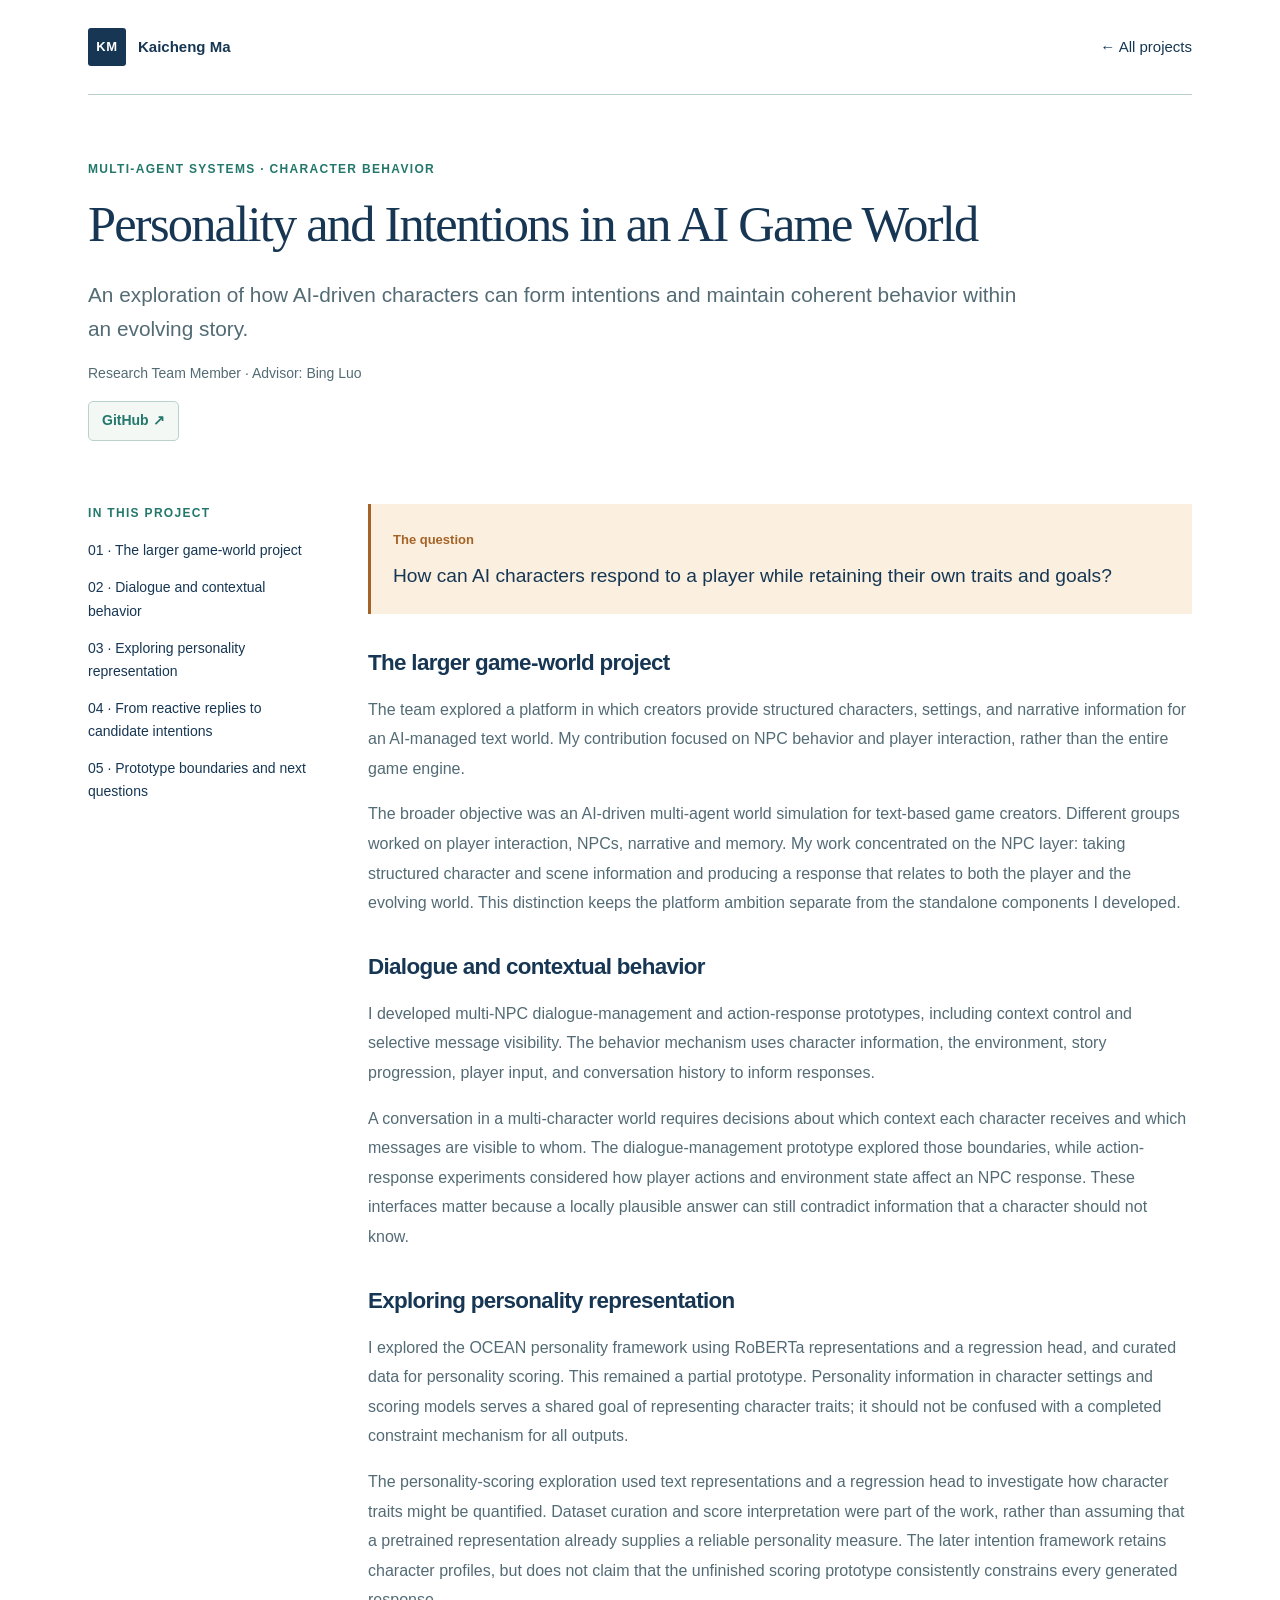
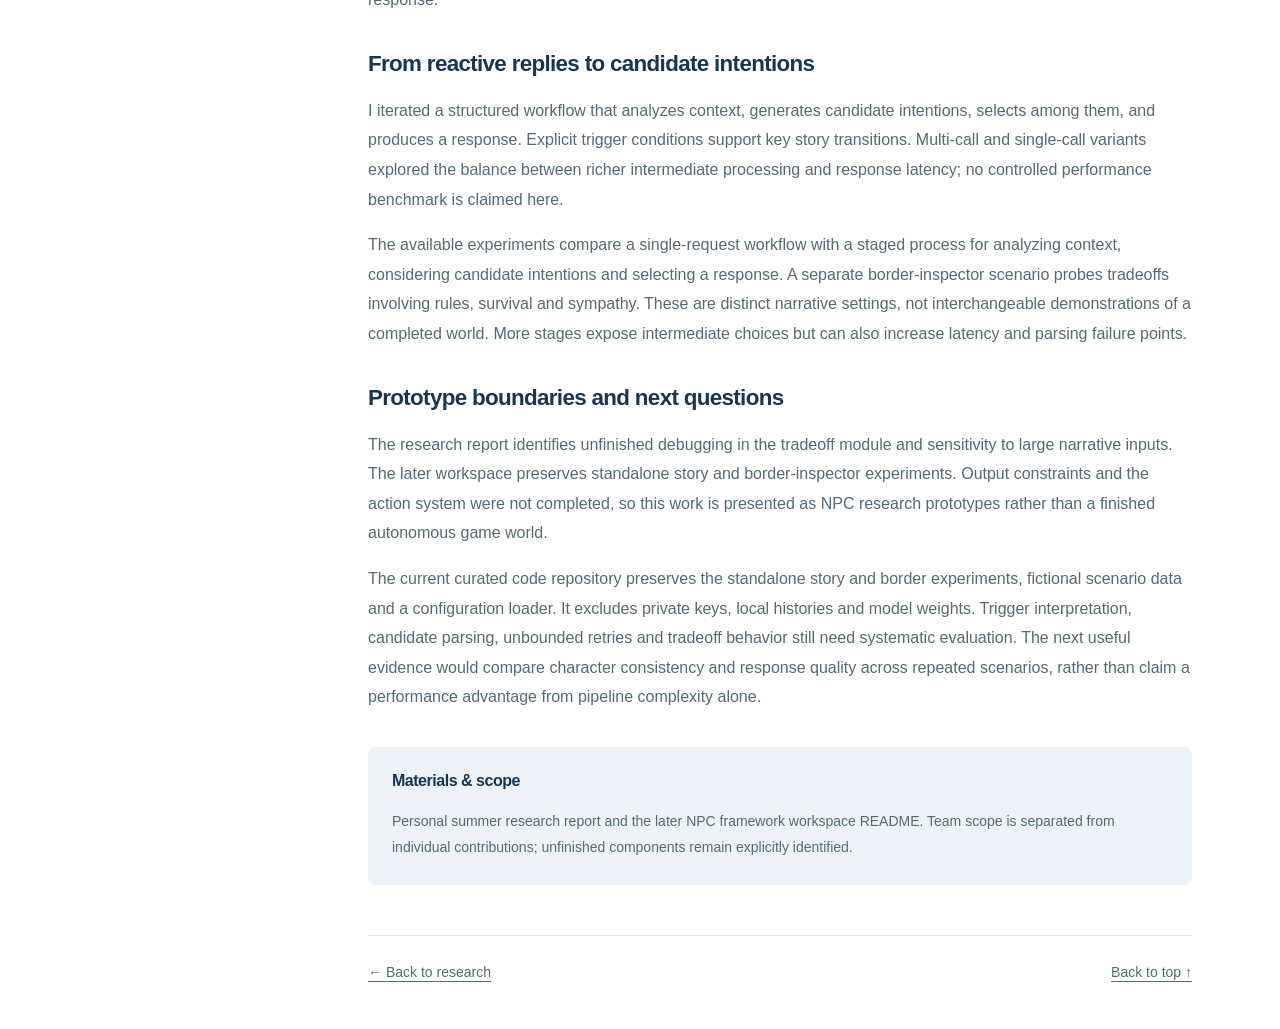
==== projects/agents.html @ 807ee978 "Publish the academic portfolio" ====
<!doctype html><html lang="en"><head><meta charset="utf-8"><meta name="viewport" content="width=device-width,initial-scale=1"><meta name="robots" content="noindex,nofollow"><title>Personality and Intentions in an AI Game World — Kaicheng Ma</title><link rel="icon" href="../favicon.svg"><link rel="stylesheet" href="../styles.css"><link rel="stylesheet" href="../palettes.css"><link rel="stylesheet" href="project.css?v=3"></head><body id="top" data-palette="ocean"><a class="skip-link" href="#project-content">Skip to project</a><div class="project-site"><header class="site-header"><a class="wordmark" href="../index.html"><span class="monogram">KM</span>Kaicheng Ma</a><nav aria-label="Project navigation"><a href="../index.html#project-agents">← All projects</a></nav></header><main><header class="project-hero"><p class="eyebrow">Multi-agent systems · Character behavior</p><h1>Personality and Intentions in an AI Game World</h1><p class="project-lead">An exploration of how AI-driven characters can form intentions and maintain coherent behavior within an evolving story.</p><p class="role">Research Team Member · Advisor: Bing Luo</p><div class="project-resource-links"><a class="github-link" href="https://github.com/Kaicheng-Ma/npc-intention-framework" target="_blank" rel="noopener noreferrer">GitHub ↗</a></div></header><div class="project-grid"><aside><p class="eyebrow">In this project</p><nav aria-label="On this page"><a href="#part-0">01 · The larger game-world project</a><a href="#part-1">02 · Dialogue and contextual behavior</a><a href="#part-2">03 · Exploring personality representation</a><a href="#part-3">04 · From reactive replies to candidate intentions</a><a href="#part-4">05 · Prototype boundaries and next questions</a></nav></aside><article id="project-content"><div class="project-question"><span>The question</span><p>How can AI characters respond to a player while retaining their own traits and goals?</p></div><section id="part-0"><h2>The larger game-world project</h2><p>The team explored a platform in which creators provide structured characters, settings, and narrative information for an AI-managed text world. My contribution focused on NPC behavior and player interaction, rather than the entire game engine.</p><p>The broader objective was an AI-driven multi-agent world simulation for text-based game creators. Different groups worked on player interaction, NPCs, narrative and memory. My work concentrated on the NPC layer: taking structured character and scene information and producing a response that relates to both the player and the evolving world. This distinction keeps the platform ambition separate from the standalone components I developed.</p></section><section id="part-1"><h2>Dialogue and contextual behavior</h2><p>I developed multi-NPC dialogue-management and action-response prototypes, including context control and selective message visibility. The behavior mechanism uses character information, the environment, story progression, player input, and conversation history to inform responses.</p><p>A conversation in a multi-character world requires decisions about which context each character receives and which messages are visible to whom. The dialogue-management prototype explored those boundaries, while action-response experiments considered how player actions and environment state affect an NPC response. These interfaces matter because a locally plausible answer can still contradict information that a character should not know.</p></section><section id="part-2"><h2>Exploring personality representation</h2><p>I explored the OCEAN personality framework using RoBERTa representations and a regression head, and curated data for personality scoring. This remained a partial prototype. Personality information in character settings and scoring models serves a shared goal of representing character traits; it should not be confused with a completed constraint mechanism for all outputs.</p><p>The personality-scoring exploration used text representations and a regression head to investigate how character traits might be quantified. Dataset curation and score interpretation were part of the work, rather than assuming that a pretrained representation already supplies a reliable personality measure. The later intention framework retains character profiles, but does not claim that the unfinished scoring prototype consistently constrains every generated response.</p></section><section id="part-3"><h2>From reactive replies to candidate intentions</h2><p>I iterated a structured workflow that analyzes context, generates candidate intentions, selects among them, and produces a response. Explicit trigger conditions support key story transitions. Multi-call and single-call variants explored the balance between richer intermediate processing and response latency; no controlled performance benchmark is claimed here.</p><p>The available experiments compare a single-request workflow with a staged process for analyzing context, considering candidate intentions and selecting a response. A separate border-inspector scenario probes tradeoffs involving rules, survival and sympathy. These are distinct narrative settings, not interchangeable demonstrations of a completed world. More stages expose intermediate choices but can also increase latency and parsing failure points.</p></section><section id="part-4"><h2>Prototype boundaries and next questions</h2><p>The research report identifies unfinished debugging in the tradeoff module and sensitivity to large narrative inputs. The later workspace preserves standalone story and border-inspector experiments. Output constraints and the action system were not completed, so this work is presented as NPC research prototypes rather than a finished autonomous game world.</p><p>The current curated code repository preserves the standalone story and border experiments, fictional scenario data and a configuration loader. It excludes private keys, local histories and model weights. Trigger interpretation, candidate parsing, unbounded retries and tradeoff behavior still need systematic evaluation. The next useful evidence would compare character consistency and response quality across repeated scenarios, rather than claim a performance advantage from pipeline complexity alone.</p></section><section class="source-note"><h2>Materials & scope</h2><p>Personal summer research report and the later NPC framework workspace README. Team scope is separated from individual contributions; unfinished components remain explicitly identified.</p></section><footer><a href="../index.html#project-agents">← Back to research</a><a href="#top">Back to top ↑</a></footer></article></div></main></div><script src="image-explorer.js?v=1"></script></body></html>
---- styles.css ----
/* Shared foundations preserve reading quality across all three design directions. */
:root { color-scheme: light; font-family: "Segoe UI", Arial, sans-serif; font-size: 16px; --ink:#142c46; --muted:#566778; --accent:#146b73; --warm:#b95526; --line:#dbe3e8; --paper:#fff; --surface:#f2f6f8; --review-height:88px; }
* { box-sizing:border-box; }
html { scroll-behavior:smooth; scroll-padding-top:115px; }
body { margin:0; background:var(--paper); color:var(--ink); line-height:1.65; }
a { color:inherit; text-underline-offset:4px; }
button { font:inherit; }
button,a,summary { -webkit-tap-highlight-color:transparent; }
:focus-visible { outline:3px solid #d36d2e; outline-offset:5px; }
img { max-width:100%; height:auto; display:block; }
p { margin:0 0 1rem; }
h1,h2,h3,h4 { line-height:1.25; }
h2 { font-size:1.65rem; letter-spacing:-.03em; margin:0; }
h3 { font-size:1.35rem; letter-spacing:-.025em; margin:.5rem 0 .8rem; }
h4 { font-size:1.05rem; margin:0 0 .5rem; }
figure { margin:0; }
figcaption { font-size:.875rem; color:var(--muted); line-height:1.5; margin-top:.7rem; }
.skip-link { position:fixed; left:10px; top:-100px; z-index:30; background:white; padding:12px; color:#142c46; }
.skip-link:focus { top:100px; }
/* Review controls are visually separate from the visitor-facing academic page. */
.review-bar { position:sticky; top:0; z-index:20; display:flex; align-items:center; justify-content:space-between; gap:16px; min-height:88px; padding:14px 3vw; background:#f3f4f6; color:#182638; border-bottom:1px solid #d6dce2; box-shadow:0 2px 12px #142c4608; }
.review-label { display:grid; gap:2px; white-space:nowrap; font-size:.875rem; }
.review-label span { color:#617080; font-size:.8125rem; }
.style-options { display:flex; gap:5px; background:white; border:1px solid #d6dce2; padding:4px; border-radius:9px; }
.style-options button { border:0; border-radius:5px; padding:9px 16px; color:#3b4a5c; background:transparent; cursor:pointer; font-size:.875rem; white-space:nowrap; }
.style-options button[aria-pressed="true"] { background:#173a50; color:white; }
.style-options button:hover:not([aria-pressed="true"]) { background:#edf2f5; }
.review-note { margin:0; font-size:.8125rem; color:#617080; }
.site { max-width:1280px; margin:auto; padding:0 64px; }
.site-header { display:flex; align-items:center; justify-content:space-between; padding:28px 0; border-bottom:1px solid var(--line); gap:24px; }
.wordmark { display:flex; align-items:center; gap:12px; text-decoration:none; font-weight:600; font-size:.9375rem; }
.monogram { width:38px; height:38px; display:grid; place-items:center; background:var(--ink); color:white; font-size:.8125rem; letter-spacing:.05em; border-radius:3px; }
nav { display:flex; gap:26px; font-size:.9375rem; }
nav a { text-decoration:none; }
nav a:hover,.text-link:hover { color:var(--warm); }
.introduction { display:grid; grid-template-columns:250px 1fr; gap:68px; padding:68px 0 60px; }
.eyebrow,.project-category { text-transform:uppercase; font-size:.75rem; letter-spacing:.11em; font-weight:650; color:var(--accent); }
h1 { font-family:Georgia,"Times New Roman",serif; font-size:4.2rem; letter-spacing:-.055em; font-weight:400; margin:16px 0 24px; line-height:1.02; }
.name-dot { color:var(--warm); }
.identity-detail { font-size:1rem; }
.identity-rule { width:42px; height:3px; background:var(--warm); margin:25px 0; }
.degree { font-size:.875rem; color:var(--muted); }
.biography { padding-top:2px; }
.intro-lead { font-size:1.9rem; line-height:1.4; letter-spacing:-.035em; margin-bottom:24px; }
.intro-lead em { font-style:normal; color:var(--accent); }
.biography>p:not(.intro-lead) { color:var(--muted); max-width:710px; }
.interests { display:flex; flex-wrap:wrap; gap:10px 17px; list-style:none; padding:0; margin:26px 0 0; font-size:.8125rem; font-weight:600; color:var(--accent); }
.interests li { border-bottom:1px solid #9fb7bc; padding-bottom:4px; }
.content-area { margin-left:318px; }
.section-heading { border-top:1px solid var(--line); padding:24px 0 30px; display:flex; align-items:center; justify-content:space-between; gap:20px; }
.section-number { font-size:.75rem; color:var(--muted); font-variant-numeric:tabular-nums; }
.featured-project { display:grid; grid-template-columns:240px 1fr; gap:28px; }
.project-figure img { width:100%; border-radius:4px; }
.project-category { margin-bottom:10px; font-size:.75rem; }
.project-copy h3 { font-size:1.6rem; margin-top:0; }
.project-subtitle { color:var(--muted); font-size:.9375rem; }
.project-copy>p:not(.project-category):not(.role) { font-size:1rem; }
.role { color:var(--muted); font-size:.875rem; margin-top:16px; }
.project-actions { display:flex; flex-wrap:wrap; gap:13px 18px; align-items:center; }
.status { font-size:.75rem; color:#85451f; background:#fff0e5; border-radius:3px; padding:4px 8px; }
.text-link { color:var(--accent); font-size:.875rem; font-weight:600; }
.study-details { margin:25px 0 0; border-top:1px solid var(--line); border-bottom:1px solid var(--line); }
summary { cursor:pointer; padding:16px 0; color:var(--accent); font-size:.9375rem; font-weight:600; }
.details-content { padding:15px 0 26px; display:grid; gap:25px; color:var(--muted); }
.details-content h4 { color:var(--ink); }
.details-content p { margin-bottom:0; }
.details-content figure { background:#fff; padding:15px; border:1px solid var(--line); border-radius:4px; }
.project-row { display:grid; grid-template-columns:26px 1fr; gap:16px; padding:30px 0; border-bottom:1px solid var(--line); }
.project-index { color:var(--muted); font-size:.75rem; padding-top:2px; }
.project-row p:not(.project-category):not(.role) { color:var(--muted); }
.project-row .role { margin-bottom:0; }
.publication-section,.background-section { margin-top:60px; }
.publication { border-left:3px solid var(--warm); padding:3px 0 3px 24px; }
.publication-authors { font-size:.9375rem; color:var(--muted); }
.publication h3 { font-size:1.2rem; }
.publication-state { font-size:.875rem; color:var(--accent); margin:0; }
.background-grid { display:grid; grid-template-columns:1fr 1fr; gap:40px; }
.background-grid h3 { color:var(--accent); font-size:.875rem; font-weight:600; margin:0 0 25px; }
.background-item { margin-bottom:28px; }
.background-item p { margin-bottom:6px; font-size:.9375rem; color:var(--muted); }
.background-item .date { font-size:.8125rem; }
footer { border-top:1px solid var(--line); display:flex; justify-content:space-between; gap:20px; padding:25px 0 45px; margin-top:50px; font-size:.875rem; color:var(--muted); }
/* Direction B changes composition and contrast, using a dark introduction and wide research canvas. */
body[data-style="b"] { --ink:#142b3d; --muted:#526977; --accent:#08776f; --warm:#b15a27; --line:#d5e0e6; background:#f5f8fa; }
[data-style="b"] .site { max-width:none; padding:0; }
[data-style="b"] .site-header { background:#0e2537; color:#eaf3f8; padding:25px max(6vw,calc((100vw - 1180px)/2)); border-color:#304757; }
[data-style="b"] .monogram { background:#9fe4d1; color:#0e2537; }
[data-style="b"] .introduction { padding:68px max(6vw,calc((100vw - 1180px)/2)) 65px; background:#0e2537; color:#f4f7fa; grid-template-columns:310px 1fr; gap:70px; }
[data-style="b"] h1 { font-family:"Segoe UI",Arial,sans-serif; font-weight:600; font-size:4.7rem; letter-spacing:-.06em; }
[data-style="b"] .eyebrow,[data-style="b"] .intro-lead em { color:#9fe4d1; }
[data-style="b"] .name-dot { color:#ffb779; }
[data-style="b"] .identity-rule { background:#ffb779; }
[data-style="b"] .degree,[data-style="b"] .biography>p:not(.intro-lead) { color:#b7cbd8; }
[data-style="b"] .intro-lead { font-size:2.05rem; }
[data-style="b"] .interests { color:#9fe4d1; }
[data-style="b"] .interests li { border-color:#436d70; }
[data-style="b"] .content-area { max-width:1180px; margin:0 auto; padding:45px 5vw 0; }
[data-style="b"] .research-section>.section-heading { border-top:0; }
[data-style="b"] .featured-project { background:#fff; grid-template-columns:1.05fr 1fr; gap:36px; padding:30px; border:1px solid var(--line); border-radius:12px; }
[data-style="b"] .project-figure img { border-radius:6px; }
[data-style="b"] .project-copy h3 { font-size:1.9rem; }
[data-style="b"] .project-list { display:grid; grid-template-columns:1fr 1fr; gap:0 44px; }
[data-style="b"] .project-row { padding:32px 0; }
/* Direction C uses expressive typography and spacious image-led research presentation. */
body[data-style="c"] { --ink:#173e41; --muted:#536e71; --accent:#16786f; --warm:#a74a35; --line:#d6e5e3; }
[data-style="c"] .site { max-width:1180px; padding:0 60px; }
[data-style="c"] .site-header { padding:30px 0; }
[data-style="c"] .monogram { border-radius:50%; background:#176f67; }
[data-style="c"] .introduction { grid-template-columns:1fr; gap:12px; padding:65px 0 60px; }
[data-style="c"] .identity { display:grid; grid-template-columns:1.2fr 1fr; align-items:end; column-gap:40px; }
[data-style="c"] .eyebrow { grid-column:1/-1; }
[data-style="c"] h1 { font-size:5.5rem; margin:10px 0 20px; }
[data-style="c"] h1 br { display:none; }
[data-style="c"] h1 br:after { content:" "; }
[data-style="c"] .identity-detail { padding-bottom:15px; }
[data-style="c"] .identity-rule { display:none; }
[data-style="c"] .degree { grid-column:1/-1; margin-bottom:26px; }
[data-style="c"] .degree br { display:none; }
[data-style="c"] .intro-lead { font-family:Georgia,"Times New Roman",serif; font-size:2.55rem; line-height:1.3; max-width:920px; }
[data-style="c"] .intro-lead em { font-style:italic; }
[data-style="c"] .biography>p:not(.intro-lead) { max-width:810px; }
[data-style="c"] .content-area { margin-left:0; }
[data-style="c"] h2 { font-family:Georgia,"Times New Roman",serif; font-weight:400; font-size:2rem; }
[data-style="c"] .featured-project { grid-template-columns:1fr 1fr; gap:46px; align-items:start; padding:10px 0 26px; }
[data-style="c"] .project-figure { grid-column:2; grid-row:1; }
[data-style="c"] .project-copy { grid-column:1; grid-row:1; }
[data-style="c"] .project-copy h3 { font-family:Georgia,"Times New Roman",serif; font-weight:400; font-size:2.35rem; }
[data-style="c"] .project-figure img { border-radius:18px 18px 4px 4px; }
[data-style="c"] .project-list { display:grid; grid-template-columns:1fr 1fr; gap:0 50px; }
[data-style="c"] .project-row h3 { font-family:Georgia,"Times New Roman",serif; font-weight:400; font-size:1.5rem; }
/* Responsive rules keep every variant usable on narrow screens and at enlarged text sizes. */
@media(min-width:1450px) { [data-style="b"] .content-area { padding-left:0; padding-right:0; } }
@media(max-width:1100px) { .review-note { display:none; } .site { padding:0 35px; } .introduction { gap:35px; grid-template-columns:210px 1fr; } .content-area { margin-left:245px; } .featured-project { grid-template-columns:1fr; } .project-figure { max-width:500px; } [data-style="b"] .introduction { grid-template-columns:240px 1fr; gap:40px; } [data-style="b"] .featured-project { grid-template-columns:1fr 1fr; padding:24px; gap:25px; } }
@media(max-width:760px) { .review-bar { flex-wrap:wrap; justify-content:center; padding:9px 12px; gap:7px; } .review-label { display:none; } .review-bar { min-height:64px; } .style-options button { padding:8px 12px; } html { scroll-padding-top:88px; } .site,[data-style="c"] .site { padding:0 22px; } .site-header { gap:14px; flex-wrap:wrap; padding:20px 0; } nav { gap:18px; font-size:.875rem; } .wordmark { font-size:.875rem; } .introduction { grid-template-columns:1fr; gap:24px; padding:38px 0; } h1 { font-size:3.6rem; } h1 br { display:none; } .identity-rule { margin:18px 0; } .intro-lead { font-size:1.65rem; } .content-area { margin-left:0; } .featured-project { grid-template-columns:1fr; gap:22px; } .project-figure { max-width:none; } .background-grid { grid-template-columns:1fr; gap:10px; } .publication-section,.background-section { margin-top:40px; } h2 { font-size:1.4rem; } [data-style="b"] .site-header { padding:20px 22px; } [data-style="b"] .introduction { grid-template-columns:1fr; padding:40px 22px; gap:24px; } [data-style="b"] h1 { font-size:3.6rem; } [data-style="b"] .intro-lead { font-size:1.7rem; } [data-style="b"] .content-area { padding:22px 22px 0; } [data-style="b"] .featured-project { grid-template-columns:1fr; padding:18px; } [data-style="b"] .project-list,[data-style="c"] .project-list { grid-template-columns:1fr; } [data-style="c"] .identity { display:block; } [data-style="c"] h1 { font-size:3.7rem; } [data-style="c"] .introduction { padding:40px 0; } [data-style="c"] .intro-lead { font-size:2rem; } [data-style="c"] .featured-project { grid-template-columns:1fr; gap:24px; } [data-style="c"] .project-figure,[data-style="c"] .project-copy { grid-column:auto; grid-row:auto; } [data-style="c"] .project-copy h3 { font-size:2rem; } }
/* Keep the full name readable without horizontal overflow on compact phones. */
@media(max-width:400px) {
  h1,[data-style="b"] h1,[data-style="c"] h1 { font-size:clamp(2.3rem,10.5vw,3.6rem); }
  .style-options button { padding:8px 9px; }
}
@media(prefers-reduced-motion:reduce) { html { scroll-behavior:auto; } }
---- palettes.css ----
/* Round two keeps layout A unchanged and varies only the color system. */
body[data-palette] {
  --tint:#eff8fa; --cool-bg:#eaf1fa; --mint-bg:#e2f5ef; --warm-bg:#fff0de;
  --cool-ink:#244f8a; --mint-ink:#11695c; --warm-ink:#924410;
  --accent-rule:#78cfc3; --panel:#f5fafc; --edge:#a6c5db;
}
body[data-palette="original"] {
  --ink:#142c46; --muted:#566778; --accent:#146b73; --warm:#b95526;
  --paper:#fff; --line:#dbe3e8; --tint:#fff; --panel:#fff; --edge:#dbe3e8;
  --cool-bg:transparent; --mint-bg:transparent; --warm-bg:transparent;
  --cool-ink:#146b73; --mint-ink:#146b73; --warm-ink:#146b73; --accent-rule:#9fb7bc;
}
body[data-palette="ocean"] {
  /* Refine the chosen ocean palette with softer woodland greens and muted amber; retain its navy anchor. */
  --ink:#163653; --muted:#536b75; --accent:#23786b; --warm:#a66327;
  --paper:#fff; --line:#dce7e2; --tint:#f0f7f3; --panel:#f4f8f5; --edge:#b9d2cb;
  --cool-bg:#edf3f9; --mint-bg:#e4f2e8; --warm-bg:#fbf0df;
  --cool-ink:#24518c; --mint-ink:#276c54; --warm-ink:#875321; --accent-rule:#85b5a0;
}
body[data-palette="iris"] {
  --ink:#29366f; --muted:#5b6480; --accent:#4056b5; --warm:#b54751;
  --paper:#fff; --line:#e0e4f2; --tint:#f0f4ff; --panel:#f5f7fe; --edge:#b9c6ed;
  --cool-bg:#eaf0ff; --mint-bg:#e5f4fa; --warm-bg:#ffecef;
  --cool-ink:#364ea0; --mint-ink:#246a88; --warm-ink:#a03748; --accent-rule:#8bace8;
}
body[data-palette="grove"] {
  --ink:#194c47; --muted:#536d68; --accent:#177362; --warm:#9a6016;
  --paper:#fff; --line:#d9e8e2; --tint:#edf8f1; --panel:#f3f9f5; --edge:#a6cebf;
  --cool-bg:#e8f0fc; --mint-bg:#dff3e8; --warm-bg:#fff1d5;
  --cool-ink:#345c90; --mint-ink:#1c6b50; --warm-ink:#88571b; --accent-rule:#72bf9e;
}
/* Matching positions, sizes, and typography make the color comparison meaningful. */
body[data-palette] .introduction { background:linear-gradient(110deg,var(--paper) 25%,var(--tint) 100%); }
body[data-palette] .site-header { border-bottom-color:var(--edge); }
body[data-palette] .monogram { background:var(--ink); color:#fff; }
body[data-palette] .wordmark { color:var(--ink); }
body[data-palette] .identity-rule { background:var(--warm); }
body[data-palette] .interests { gap:9px; }
body[data-palette] .interests li { padding:5px 9px; border-bottom:2px solid var(--accent-rule); border-radius:4px 4px 0 0; }
body[data-palette] .interests li:nth-child(1) { color:var(--cool-ink); background:var(--cool-bg); }
body[data-palette] .interests li:nth-child(2) { color:var(--mint-ink); background:var(--mint-bg); }
body[data-palette] .interests li:nth-child(3) { color:var(--warm-ink); background:var(--warm-bg); border-color:var(--warm); }
body[data-palette] .section-heading { border-top-color:var(--edge); }
body[data-palette] .section-number,body[data-palette] .project-index { color:var(--warm); }
body[data-palette] .project-copy h3 { color:var(--ink); }
body[data-palette] .status { color:var(--warm-ink); background:var(--warm-bg); }
body[data-palette] .study-details { background:var(--panel); border-color:var(--line); }
body[data-palette] summary { color:var(--accent); }
body[data-palette] .publication { border-color:var(--warm); }
body[data-palette] .publication-state { color:var(--accent); }
body[data-palette] :focus-visible { outline-color:var(--warm); }
/* The neutral review toolbar shows candidate swatches without tinting the comparison UI. */
.palette-review { display:flex; flex-wrap:wrap; justify-content:space-between; gap:10px 22px; padding:12px 3vw 10px; }
.palette-review .style-options { gap:3px; }
.palette-review .style-options button { display:flex; align-items:center; gap:8px; padding:8px 12px; font-size:.875rem; }
.palette-review .style-options button[aria-pressed="true"] { color:#172838; background:#e8edf1; box-shadow:inset 0 0 0 1px #90a4b5; }
.palette-chips { display:flex; gap:3px; }
.palette-chips i { width:10px; height:18px; border-radius:2px; display:block; }
.palette-caption { display:flex; justify-content:space-between; align-items:center; width:100%; gap:10px; color:#536474; font-size:.8125rem; }
.palette-caption p { margin:0; }
.palette-caption a { white-space:nowrap; }
html { scroll-padding-top:150px; }
@media(max-width:1100px) { .palette-review { justify-content:center; } .palette-review .review-label { display:none; } }
@media(max-width:760px) {
  .palette-review { padding:8px 12px; gap:6px; }
  .palette-review .style-options { display:grid; grid-template-columns:1fr 1fr; width:100%; max-width:430px; }
  .palette-review .style-options button { justify-content:center; padding:6px 5px; font-size:.8125rem; }
  .palette-chips { gap:2px; }
  .palette-chips i { width:8px; height:14px; }
  .palette-caption { justify-content:center; text-align:center; font-size:.75rem; }
  .palette-caption a { display:none; }
  html { scroll-padding-top:155px; }
}
---- projects/project.css ----
/* Shared project-page layout extends the accepted ocean palette and academic typography. */
html{scroll-padding-top:30px}.project-site{max-width:1200px;margin:auto;padding:0 48px}.project-hero{padding:65px 0 45px;max-width:930px}.project-hero h1{font-size:3.15rem;line-height:1.15;letter-spacing:-.035em;margin:15px 0 24px}.project-lead{font-size:1.3rem;color:var(--muted);line-height:1.65}.project-grid{display:grid;grid-template-columns:225px minmax(0,1fr);gap:55px}.project-grid aside{position:sticky;top:30px;align-self:start}.project-grid aside nav{display:flex;flex-direction:column;gap:14px;font-size:.875rem}.project-grid article{min-width:0}.project-question{background:var(--warm-bg);border-left:3px solid var(--warm);padding:22px;margin-bottom:35px}.project-question span{color:var(--warm);font-size:.8125rem;font-weight:600}.project-question p{margin:8px 0 0;font-size:1.2rem}.project-grid section{margin:35px 0}.project-grid h2{font-size:1.4rem;margin-bottom:18px}.project-grid section p{line-height:1.85;color:var(--muted)}.project-grid figure{margin:30px 0;padding:12px;border:1px solid var(--line);border-radius:8px;background:var(--panel)}.project-grid img{width:100%;height:auto}.source-note{padding:24px;background:var(--cool-bg);border-radius:7px}.source-note p{font-size:.875rem;margin:0}.source-note h2{font-size:1rem}.project-grid footer{font-size:.875rem} @media(max-width:800px){.project-site{padding:0 22px}.project-grid{display:block}.project-grid aside{position:static;border-top:1px solid var(--line);padding:20px 0 30px}.project-grid aside nav{gap:10px}.project-hero{padding:35px 0}.project-hero h1{font-size:2.25rem}.project-lead{font-size:1.1rem}.site-header{flex-wrap:wrap}nav{flex-wrap:wrap}.project-grid figure{padding:7px}} @media(prefers-reduced-motion:reduce){html{scroll-behavior:auto}}

/* Repository links share the ocean palette and remain distinct from internal project navigation. */
.project-resource-links{display:flex;flex-wrap:wrap;align-items:center;gap:12px 22px;margin:12px 0 18px}.project-resource-links .case-link{margin:0}.github-link{display:inline-flex;align-items:center;gap:10px;padding:7px 13px;border:1px solid var(--edge);border-radius:5px;color:var(--accent);background:var(--panel);text-decoration:none;font-size:.875rem;font-weight:600}.github-link:hover{background:var(--mint-bg);border-color:var(--accent)}.github-link:focus-visible{outline:3px solid var(--warm);outline-offset:3px}
/* English evidence tables and image exploration share the established palette. */
.table-scroll{overflow-x:auto;margin:25px 0;border:1px solid var(--line);border-radius:7px}table{width:100%;border-collapse:collapse;text-align:left;font-size:.9rem}caption{text-align:left;padding:16px;color:var(--accent);font-weight:600;background:var(--panel)}th,td{padding:14px;vertical-align:top;border-bottom:1px solid var(--line)}th{color:var(--ink);background:var(--tint)}td{color:var(--muted)}.project-grid figure a{display:block;cursor:zoom-in}.project-grid figure{transition:box-shadow .25s}.project-grid figure:hover{box-shadow:0 8px 24px #16365312}
.image-explorer{width:min(1400px,96vw);max-height:94dvh;padding:18px;border:1px solid var(--edge);border-radius:10px;background:var(--paper);color:var(--ink)}.image-explorer::backdrop{background:#163653cc;backdrop-filter:blur(6px)}.image-explorer img{display:block;max-height:78dvh;width:100%;object-fit:contain}.explorer-controls{display:flex;justify-content:space-between;gap:15px;margin-bottom:12px}.explorer-controls button{padding:9px 15px;border:1px solid var(--edge);background:var(--panel);color:var(--accent);border-radius:5px;cursor:pointer}.image-explorer p{font-size:.85rem;color:var(--muted)}
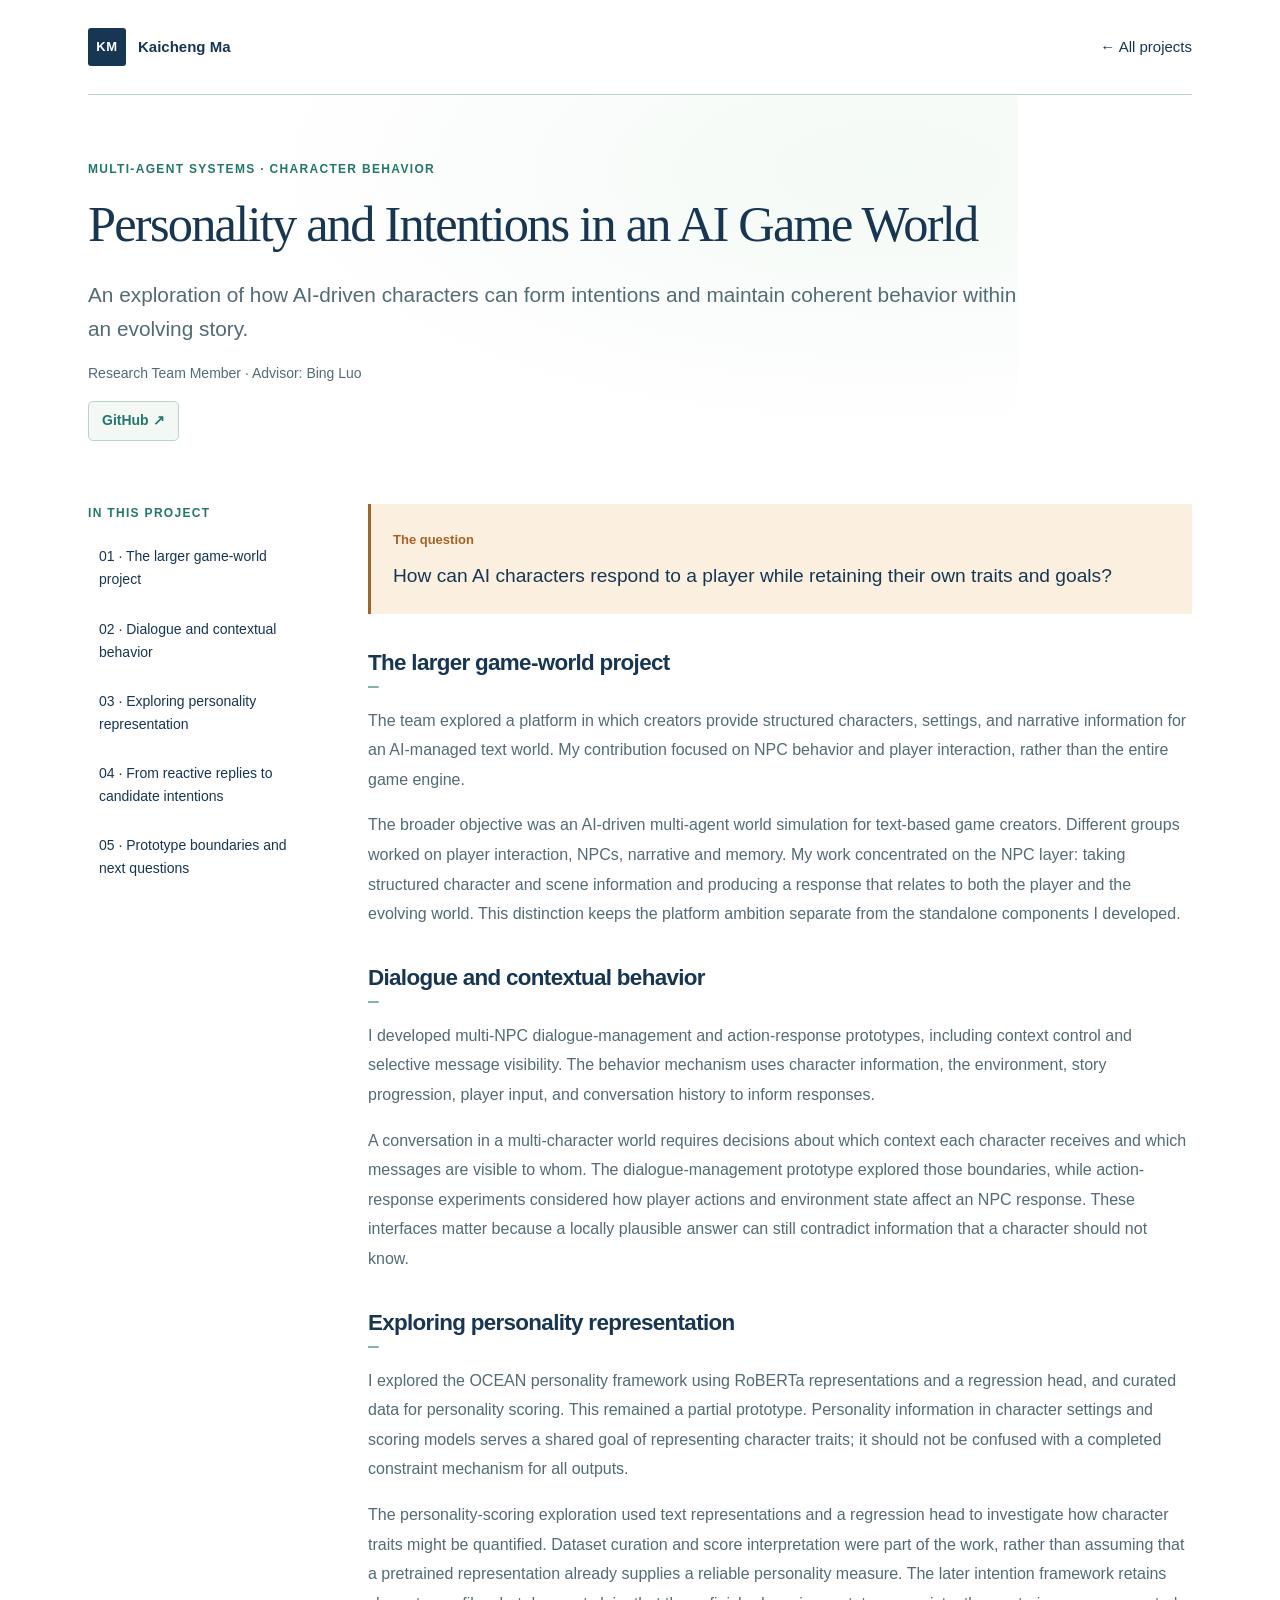
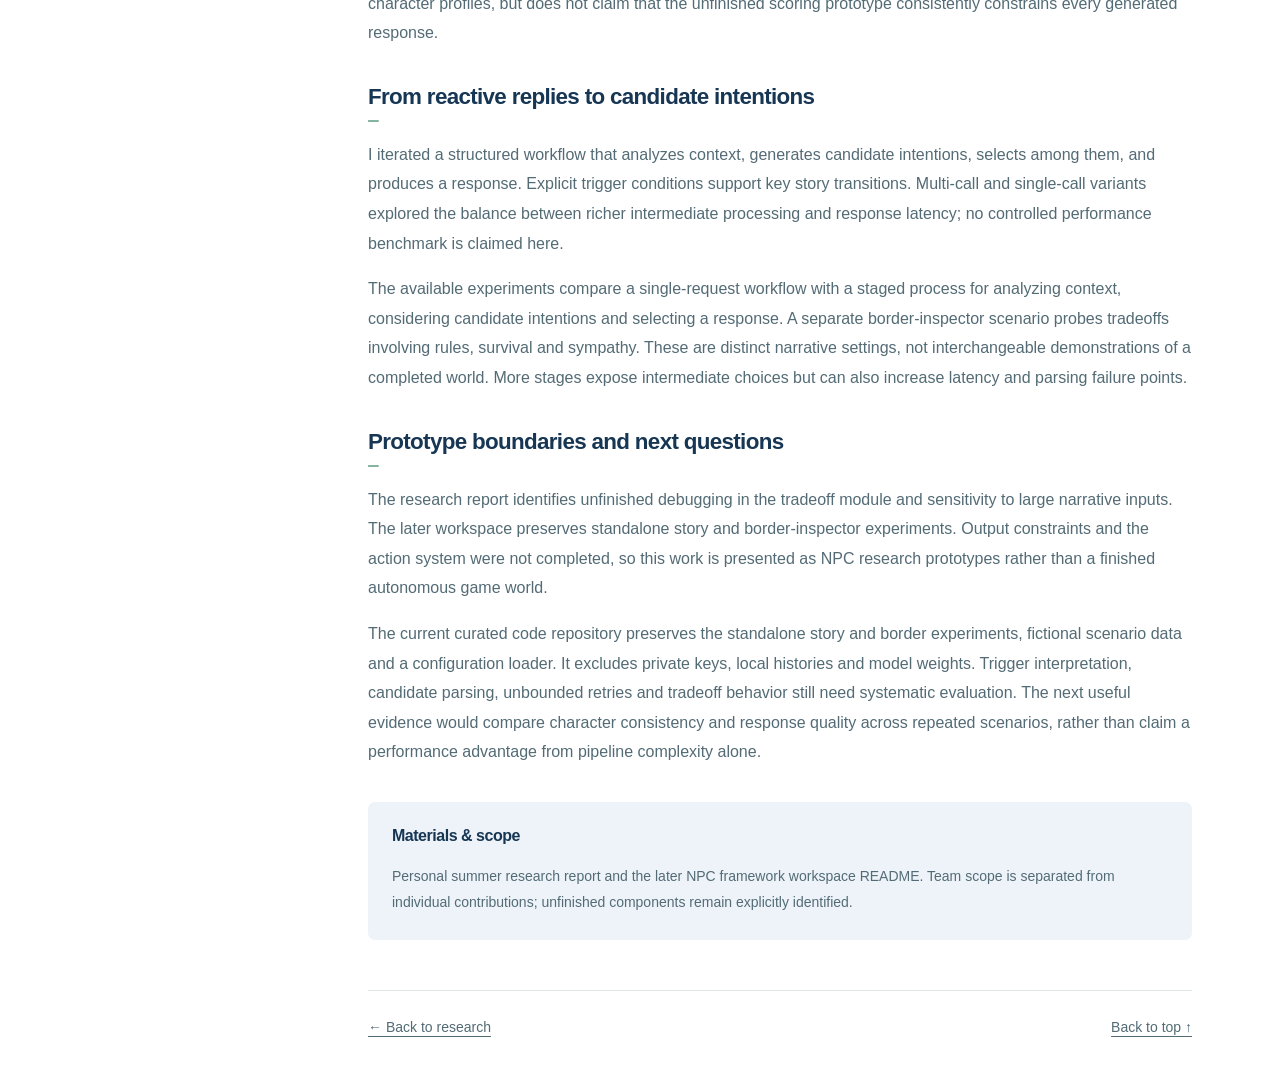
==== commit ddf7751e: "Refine scrolling and reading interactions" ====
--- a/projects/agents.html
+++ b/projects/agents.html
@@ -1 +1 @@
-<!doctype html><html lang="en"><head><meta charset="utf-8"><meta name="viewport" content="width=device-width,initial-scale=1"><meta name="robots" content="noindex,nofollow"><title>Personality and Intentions in an AI Game World — Kaicheng Ma</title><link rel="icon" href="../favicon.svg"><link rel="stylesheet" href="../styles.css"><link rel="stylesheet" href="../palettes.css"><link rel="stylesheet" href="project.css?v=3"></head><body id="top" data-palette="ocean"><a class="skip-link" href="#project-content">Skip to project</a><div class="project-site"><header class="site-header"><a class="wordmark" href="../index.html"><span class="monogram">KM</span>Kaicheng Ma</a><nav aria-label="Project navigation"><a href="../index.html#project-agents">← All projects</a></nav></header><main><header class="project-hero"><p class="eyebrow">Multi-agent systems · Character behavior</p><h1>Personality and Intentions in an AI Game World</h1><p class="project-lead">An exploration of how AI-driven characters can form intentions and maintain coherent behavior within an evolving story.</p><p class="role">Research Team Member · Advisor: Bing Luo</p><div class="project-resource-links"><a class="github-link" href="https://github.com/Kaicheng-Ma/npc-intention-framework" target="_blank" rel="noopener noreferrer">GitHub ↗</a></div></header><div class="project-grid"><aside><p class="eyebrow">In this project</p><nav aria-label="On this page"><a href="#part-0">01 · The larger game-world project</a><a href="#part-1">02 · Dialogue and contextual behavior</a><a href="#part-2">03 · Exploring personality representation</a><a href="#part-3">04 · From reactive replies to candidate intentions</a><a href="#part-4">05 · Prototype boundaries and next questions</a></nav></aside><article id="project-content"><div class="project-question"><span>The question</span><p>How can AI characters respond to a player while retaining their own traits and goals?</p></div><section id="part-0"><h2>The larger game-world project</h2><p>The team explored a platform in which creators provide structured characters, settings, and narrative information for an AI-managed text world. My contribution focused on NPC behavior and player interaction, rather than the entire game engine.</p><p>The broader objective was an AI-driven multi-agent world simulation for text-based game creators. Different groups worked on player interaction, NPCs, narrative and memory. My work concentrated on the NPC layer: taking structured character and scene information and producing a response that relates to both the player and the evolving world. This distinction keeps the platform ambition separate from the standalone components I developed.</p></section><section id="part-1"><h2>Dialogue and contextual behavior</h2><p>I developed multi-NPC dialogue-management and action-response prototypes, including context control and selective message visibility. The behavior mechanism uses character information, the environment, story progression, player input, and conversation history to inform responses.</p><p>A conversation in a multi-character world requires decisions about which context each character receives and which messages are visible to whom. The dialogue-management prototype explored those boundaries, while action-response experiments considered how player actions and environment state affect an NPC response. These interfaces matter because a locally plausible answer can still contradict information that a character should not know.</p></section><section id="part-2"><h2>Exploring personality representation</h2><p>I explored the OCEAN personality framework using RoBERTa representations and a regression head, and curated data for personality scoring. This remained a partial prototype. Personality information in character settings and scoring models serves a shared goal of representing character traits; it should not be confused with a completed constraint mechanism for all outputs.</p><p>The personality-scoring exploration used text representations and a regression head to investigate how character traits might be quantified. Dataset curation and score interpretation were part of the work, rather than assuming that a pretrained representation already supplies a reliable personality measure. The later intention framework retains character profiles, but does not claim that the unfinished scoring prototype consistently constrains every generated response.</p></section><section id="part-3"><h2>From reactive replies to candidate intentions</h2><p>I iterated a structured workflow that analyzes context, generates candidate intentions, selects among them, and produces a response. Explicit trigger conditions support key story transitions. Multi-call and single-call variants explored the balance between richer intermediate processing and response latency; no controlled performance benchmark is claimed here.</p><p>The available experiments compare a single-request workflow with a staged process for analyzing context, considering candidate intentions and selecting a response. A separate border-inspector scenario probes tradeoffs involving rules, survival and sympathy. These are distinct narrative settings, not interchangeable demonstrations of a completed world. More stages expose intermediate choices but can also increase latency and parsing failure points.</p></section><section id="part-4"><h2>Prototype boundaries and next questions</h2><p>The research report identifies unfinished debugging in the tradeoff module and sensitivity to large narrative inputs. The later workspace preserves standalone story and border-inspector experiments. Output constraints and the action system were not completed, so this work is presented as NPC research prototypes rather than a finished autonomous game world.</p><p>The current curated code repository preserves the standalone story and border experiments, fictional scenario data and a configuration loader. It excludes private keys, local histories and model weights. Trigger interpretation, candidate parsing, unbounded retries and tradeoff behavior still need systematic evaluation. The next useful evidence would compare character consistency and response quality across repeated scenarios, rather than claim a performance advantage from pipeline complexity alone.</p></section><section class="source-note"><h2>Materials & scope</h2><p>Personal summer research report and the later NPC framework workspace README. Team scope is separated from individual contributions; unfinished components remain explicitly identified.</p></section><footer><a href="../index.html#project-agents">← Back to research</a><a href="#top">Back to top ↑</a></footer></article></div></main></div><script src="image-explorer.js?v=1"></script></body></html>+<!doctype html><html lang="en"><head><meta charset="utf-8"><meta name="viewport" content="width=device-width,initial-scale=1"><meta name="robots" content="noindex,nofollow"><title>Personality and Intentions in an AI Game World — Kaicheng Ma</title><link rel="icon" href="../favicon.svg"><link rel="stylesheet" href="../styles.css"><link rel="stylesheet" href="../palettes.css"><link rel="stylesheet" href="project.css?v=3"><link rel="stylesheet" href="../reading-motion.css?v=1"></head><body id="top" data-palette="ocean"><a class="skip-link" href="#project-content">Skip to project</a><div class="project-site"><header class="site-header"><a class="wordmark" href="../index.html"><span class="monogram">KM</span>Kaicheng Ma</a><nav aria-label="Project navigation"><a href="../index.html#project-agents">← All projects</a></nav></header><main><header class="project-hero"><p class="eyebrow">Multi-agent systems · Character behavior</p><h1>Personality and Intentions in an AI Game World</h1><p class="project-lead">An exploration of how AI-driven characters can form intentions and maintain coherent behavior within an evolving story.</p><p class="role">Research Team Member · Advisor: Bing Luo</p><div class="project-resource-links"><a class="github-link" href="https://github.com/Kaicheng-Ma/npc-intention-framework" target="_blank" rel="noopener noreferrer">GitHub ↗</a></div></header><div class="project-grid"><aside><p class="eyebrow">In this project</p><nav aria-label="On this page"><a href="#part-0">01 · The larger game-world project</a><a href="#part-1">02 · Dialogue and contextual behavior</a><a href="#part-2">03 · Exploring personality representation</a><a href="#part-3">04 · From reactive replies to candidate intentions</a><a href="#part-4">05 · Prototype boundaries and next questions</a></nav></aside><article id="project-content"><div class="project-question"><span>The question</span><p>How can AI characters respond to a player while retaining their own traits and goals?</p></div><section id="part-0"><h2>The larger game-world project</h2><p>The team explored a platform in which creators provide structured characters, settings, and narrative information for an AI-managed text world. My contribution focused on NPC behavior and player interaction, rather than the entire game engine.</p><p>The broader objective was an AI-driven multi-agent world simulation for text-based game creators. Different groups worked on player interaction, NPCs, narrative and memory. My work concentrated on the NPC layer: taking structured character and scene information and producing a response that relates to both the player and the evolving world. This distinction keeps the platform ambition separate from the standalone components I developed.</p></section><section id="part-1"><h2>Dialogue and contextual behavior</h2><p>I developed multi-NPC dialogue-management and action-response prototypes, including context control and selective message visibility. The behavior mechanism uses character information, the environment, story progression, player input, and conversation history to inform responses.</p><p>A conversation in a multi-character world requires decisions about which context each character receives and which messages are visible to whom. The dialogue-management prototype explored those boundaries, while action-response experiments considered how player actions and environment state affect an NPC response. These interfaces matter because a locally plausible answer can still contradict information that a character should not know.</p></section><section id="part-2"><h2>Exploring personality representation</h2><p>I explored the OCEAN personality framework using RoBERTa representations and a regression head, and curated data for personality scoring. This remained a partial prototype. Personality information in character settings and scoring models serves a shared goal of representing character traits; it should not be confused with a completed constraint mechanism for all outputs.</p><p>The personality-scoring exploration used text representations and a regression head to investigate how character traits might be quantified. Dataset curation and score interpretation were part of the work, rather than assuming that a pretrained representation already supplies a reliable personality measure. The later intention framework retains character profiles, but does not claim that the unfinished scoring prototype consistently constrains every generated response.</p></section><section id="part-3"><h2>From reactive replies to candidate intentions</h2><p>I iterated a structured workflow that analyzes context, generates candidate intentions, selects among them, and produces a response. Explicit trigger conditions support key story transitions. Multi-call and single-call variants explored the balance between richer intermediate processing and response latency; no controlled performance benchmark is claimed here.</p><p>The available experiments compare a single-request workflow with a staged process for analyzing context, considering candidate intentions and selecting a response. A separate border-inspector scenario probes tradeoffs involving rules, survival and sympathy. These are distinct narrative settings, not interchangeable demonstrations of a completed world. More stages expose intermediate choices but can also increase latency and parsing failure points.</p></section><section id="part-4"><h2>Prototype boundaries and next questions</h2><p>The research report identifies unfinished debugging in the tradeoff module and sensitivity to large narrative inputs. The later workspace preserves standalone story and border-inspector experiments. Output constraints and the action system were not completed, so this work is presented as NPC research prototypes rather than a finished autonomous game world.</p><p>The current curated code repository preserves the standalone story and border experiments, fictional scenario data and a configuration loader. It excludes private keys, local histories and model weights. Trigger interpretation, candidate parsing, unbounded retries and tradeoff behavior still need systematic evaluation. The next useful evidence would compare character consistency and response quality across repeated scenarios, rather than claim a performance advantage from pipeline complexity alone.</p></section><section class="source-note"><h2>Materials & scope</h2><p>Personal summer research report and the later NPC framework workspace README. Team scope is separated from individual contributions; unfinished components remain explicitly identified.</p></section><footer><a href="../index.html#project-agents">← Back to research</a><a href="#top">Back to top ↑</a></footer></article></div></main></div><script src="image-explorer.js?v=1"></script><script src="../reading-motion.js?v=1"></script></body></html>
--- a/reading-motion.css
+++ b/reading-motion.css
@@ -0,0 +1,138 @@
+/* The navigation stays within reach as the reader moves through each page. */
+html {
+  scroll-padding-top: var(--reading-offset, 135px);
+}
+
+.review-bar.academic-review {
+  position: static;
+}
+
+.site-header {
+  position: sticky;
+  top: 0;
+  z-index: 10;
+  background: var(--paper);
+  transition: box-shadow 240ms ease, background-color 240ms ease;
+}
+
+.site-header.is-docked {
+  background: color-mix(in srgb, var(--paper) 93%, transparent);
+  box-shadow: 0 14px 24px -21px var(--ink);
+  backdrop-filter: blur(14px);
+}
+
+.reading-rail,
+.project-grid aside {
+  top: var(--reading-offset, 135px);
+}
+
+/* The light moves as the introduction scrolls out of view; the text stays still. */
+.introduction,
+.project-hero {
+  position: relative;
+  isolation: isolate;
+}
+
+.introduction::before,
+.project-hero::before {
+  content: "";
+  position: absolute;
+  inset: 0;
+  z-index: -1;
+  pointer-events: none;
+  background: radial-gradient(ellipse at var(--hero-light-x, 86%) var(--hero-light-y, 18%), var(--mint-bg), transparent 58%);
+  opacity: .62;
+}
+
+.project-hero::before {
+  opacity: .42;
+}
+
+.project-grid aside nav a {
+  padding: 6px 9px;
+  border-inline-start: 2px solid transparent;
+  border-radius: 0 6px 6px 0;
+  transition: color 180ms ease, background-color 180ms ease, border-color 180ms ease;
+}
+
+.project-grid aside nav a:hover,
+.project-grid aside nav a[aria-current="location"] {
+  color: var(--accent);
+  background: var(--panel);
+  border-inline-start-color: var(--accent);
+}
+
+.content-area > section.is-reading > .section-heading .section-number {
+  border-color: var(--accent-rule);
+  background: var(--tint);
+}
+
+#project-content section[id] > h2 {
+  position: relative;
+}
+
+#project-content section[id] > h2::after {
+  content: "";
+  display: block;
+  width: 36px;
+  height: 2px;
+  margin-top: 9px;
+  border-radius: 2px;
+  background: var(--accent-rule);
+  transform: scaleX(.3);
+  transform-origin: left;
+  transition: transform 260ms ease;
+}
+
+#project-content section.is-reading > h2::after {
+  transform: scaleX(1);
+}
+
+/* Action feedback is shared by mouse, touch and keyboard controls. */
+.project-row:has(.project-card-link:hover) .project-click-hint,
+.project-row:has(.project-card-link:focus-visible) .project-click-hint {
+  text-decoration: underline;
+  text-underline-offset: .25em;
+}
+
+.study-details summary:focus-visible {
+  outline: 2px solid var(--warm);
+  outline-offset: -4px;
+}
+
+.study-details summary:active {
+  background: var(--mint-bg);
+}
+
+.image-explorer[open] {
+  animation: viewer-enter 200ms ease-out;
+}
+
+@keyframes viewer-enter {
+  from { opacity: .55; transform: translateY(7px) scale(.985); }
+  to { opacity: 1; transform: none; }
+}
+
+@media (max-width: 800px) {
+  .site-header {
+    row-gap: 8px;
+  }
+}
+
+@media (prefers-reduced-motion: reduce) {
+  .site-header,
+  .project-grid aside nav a,
+  #project-content section[id] > h2::after {
+    transition: none;
+  }
+
+  .image-explorer[open] {
+    animation: none;
+  }
+}
+
+@media print {
+  .site-header {
+    position: static;
+  }
+}
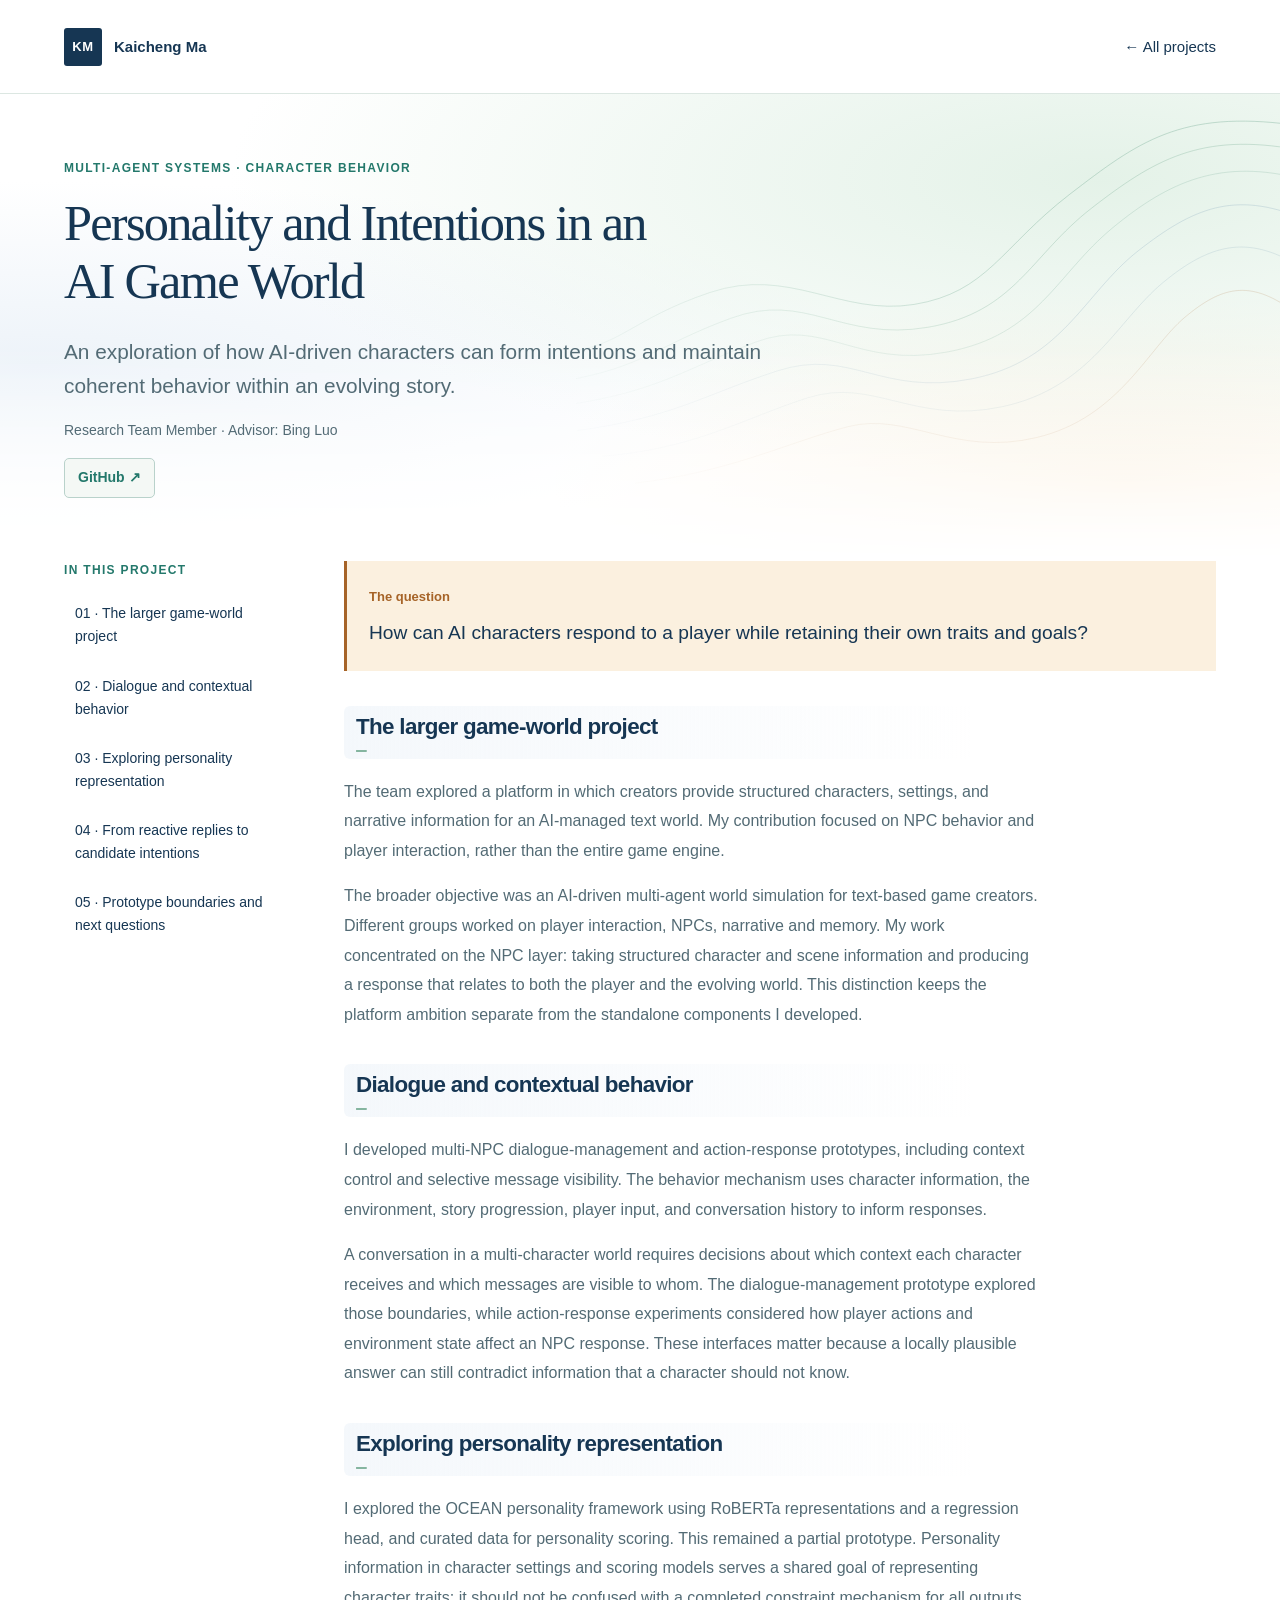
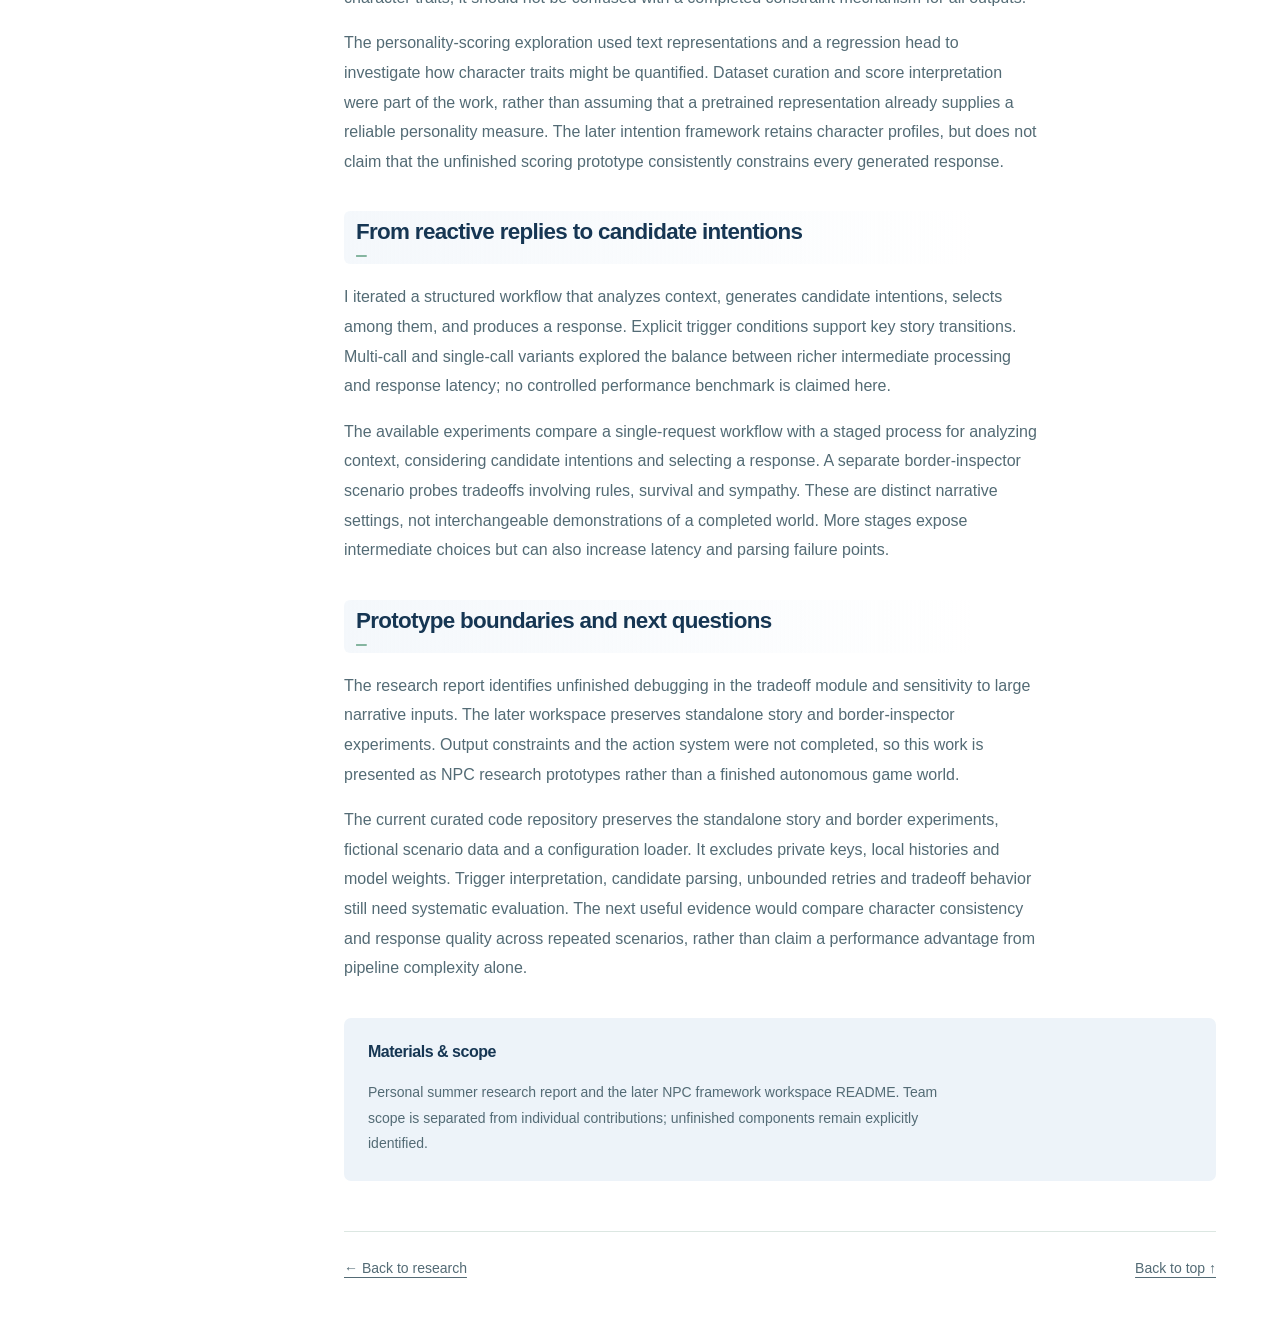
==== commit 58969515: "Unify page gutters and extend the background across the viewport" ====
--- a/projects/agents.html
+++ b/projects/agents.html
@@ -1 +1 @@
-<!doctype html><html lang="en"><head><meta charset="utf-8"><meta name="viewport" content="width=device-width,initial-scale=1"><meta name="robots" content="noindex,nofollow"><title>Personality and Intentions in an AI Game World — Kaicheng Ma</title><link rel="icon" href="../favicon.svg"><link rel="stylesheet" href="../styles.css"><link rel="stylesheet" href="../palettes.css"><link rel="stylesheet" href="project.css?v=3"><link rel="stylesheet" href="../reading-motion.css?v=1"></head><body id="top" data-palette="ocean"><a class="skip-link" href="#project-content">Skip to project</a><div class="project-site"><header class="site-header"><a class="wordmark" href="../index.html"><span class="monogram">KM</span>Kaicheng Ma</a><nav aria-label="Project navigation"><a href="../index.html#project-agents">← All projects</a></nav></header><main><header class="project-hero"><p class="eyebrow">Multi-agent systems · Character behavior</p><h1>Personality and Intentions in an AI Game World</h1><p class="project-lead">An exploration of how AI-driven characters can form intentions and maintain coherent behavior within an evolving story.</p><p class="role">Research Team Member · Advisor: Bing Luo</p><div class="project-resource-links"><a class="github-link" href="https://github.com/Kaicheng-Ma/npc-intention-framework" target="_blank" rel="noopener noreferrer">GitHub ↗</a></div></header><div class="project-grid"><aside><p class="eyebrow">In this project</p><nav aria-label="On this page"><a href="#part-0">01 · The larger game-world project</a><a href="#part-1">02 · Dialogue and contextual behavior</a><a href="#part-2">03 · Exploring personality representation</a><a href="#part-3">04 · From reactive replies to candidate intentions</a><a href="#part-4">05 · Prototype boundaries and next questions</a></nav></aside><article id="project-content"><div class="project-question"><span>The question</span><p>How can AI characters respond to a player while retaining their own traits and goals?</p></div><section id="part-0"><h2>The larger game-world project</h2><p>The team explored a platform in which creators provide structured characters, settings, and narrative information for an AI-managed text world. My contribution focused on NPC behavior and player interaction, rather than the entire game engine.</p><p>The broader objective was an AI-driven multi-agent world simulation for text-based game creators. Different groups worked on player interaction, NPCs, narrative and memory. My work concentrated on the NPC layer: taking structured character and scene information and producing a response that relates to both the player and the evolving world. This distinction keeps the platform ambition separate from the standalone components I developed.</p></section><section id="part-1"><h2>Dialogue and contextual behavior</h2><p>I developed multi-NPC dialogue-management and action-response prototypes, including context control and selective message visibility. The behavior mechanism uses character information, the environment, story progression, player input, and conversation history to inform responses.</p><p>A conversation in a multi-character world requires decisions about which context each character receives and which messages are visible to whom. The dialogue-management prototype explored those boundaries, while action-response experiments considered how player actions and environment state affect an NPC response. These interfaces matter because a locally plausible answer can still contradict information that a character should not know.</p></section><section id="part-2"><h2>Exploring personality representation</h2><p>I explored the OCEAN personality framework using RoBERTa representations and a regression head, and curated data for personality scoring. This remained a partial prototype. Personality information in character settings and scoring models serves a shared goal of representing character traits; it should not be confused with a completed constraint mechanism for all outputs.</p><p>The personality-scoring exploration used text representations and a regression head to investigate how character traits might be quantified. Dataset curation and score interpretation were part of the work, rather than assuming that a pretrained representation already supplies a reliable personality measure. The later intention framework retains character profiles, but does not claim that the unfinished scoring prototype consistently constrains every generated response.</p></section><section id="part-3"><h2>From reactive replies to candidate intentions</h2><p>I iterated a structured workflow that analyzes context, generates candidate intentions, selects among them, and produces a response. Explicit trigger conditions support key story transitions. Multi-call and single-call variants explored the balance between richer intermediate processing and response latency; no controlled performance benchmark is claimed here.</p><p>The available experiments compare a single-request workflow with a staged process for analyzing context, considering candidate intentions and selecting a response. A separate border-inspector scenario probes tradeoffs involving rules, survival and sympathy. These are distinct narrative settings, not interchangeable demonstrations of a completed world. More stages expose intermediate choices but can also increase latency and parsing failure points.</p></section><section id="part-4"><h2>Prototype boundaries and next questions</h2><p>The research report identifies unfinished debugging in the tradeoff module and sensitivity to large narrative inputs. The later workspace preserves standalone story and border-inspector experiments. Output constraints and the action system were not completed, so this work is presented as NPC research prototypes rather than a finished autonomous game world.</p><p>The current curated code repository preserves the standalone story and border experiments, fictional scenario data and a configuration loader. It excludes private keys, local histories and model weights. Trigger interpretation, candidate parsing, unbounded retries and tradeoff behavior still need systematic evaluation. The next useful evidence would compare character consistency and response quality across repeated scenarios, rather than claim a performance advantage from pipeline complexity alone.</p></section><section class="source-note"><h2>Materials & scope</h2><p>Personal summer research report and the later NPC framework workspace README. Team scope is separated from individual contributions; unfinished components remain explicitly identified.</p></section><footer><a href="../index.html#project-agents">← Back to research</a><a href="#top">Back to top ↑</a></footer></article></div></main></div><script src="image-explorer.js?v=1"></script><script src="../reading-motion.js?v=1"></script></body></html>+<!doctype html><html lang="en"><head><meta charset="utf-8"><meta name="viewport" content="width=device-width,initial-scale=1"><meta name="robots" content="noindex,nofollow"><title>Personality and Intentions in an AI Game World — Kaicheng Ma</title><link rel="icon" href="../favicon.svg"><link rel="stylesheet" href="../styles.css"><link rel="stylesheet" href="../palettes.css"><link rel="stylesheet" href="project.css?v=3"><link rel="stylesheet" href="../reading-motion.css?v=3"></head><body id="top" data-palette="ocean"><a class="skip-link" href="#project-content">Skip to project</a><div class="project-site"><header class="site-header"><a class="wordmark" href="../index.html"><span class="monogram">KM</span>Kaicheng Ma</a><nav aria-label="Project navigation"><a href="../index.html#project-agents">← All projects</a></nav></header><main><header class="project-hero"><p class="eyebrow">Multi-agent systems · Character behavior</p><h1>Personality and Intentions in an AI Game World</h1><p class="project-lead">An exploration of how AI-driven characters can form intentions and maintain coherent behavior within an evolving story.</p><p class="role">Research Team Member · Advisor: Bing Luo</p><div class="project-resource-links"><a class="github-link" href="https://github.com/Kaicheng-Ma/npc-intention-framework" target="_blank" rel="noopener noreferrer">GitHub ↗</a></div></header><div class="project-grid"><aside><p class="eyebrow">In this project</p><nav aria-label="On this page"><a href="#part-0">01 · The larger game-world project</a><a href="#part-1">02 · Dialogue and contextual behavior</a><a href="#part-2">03 · Exploring personality representation</a><a href="#part-3">04 · From reactive replies to candidate intentions</a><a href="#part-4">05 · Prototype boundaries and next questions</a></nav></aside><article id="project-content"><div class="project-question"><span>The question</span><p>How can AI characters respond to a player while retaining their own traits and goals?</p></div><section id="part-0"><h2>The larger game-world project</h2><p>The team explored a platform in which creators provide structured characters, settings, and narrative information for an AI-managed text world. My contribution focused on NPC behavior and player interaction, rather than the entire game engine.</p><p>The broader objective was an AI-driven multi-agent world simulation for text-based game creators. Different groups worked on player interaction, NPCs, narrative and memory. My work concentrated on the NPC layer: taking structured character and scene information and producing a response that relates to both the player and the evolving world. This distinction keeps the platform ambition separate from the standalone components I developed.</p></section><section id="part-1"><h2>Dialogue and contextual behavior</h2><p>I developed multi-NPC dialogue-management and action-response prototypes, including context control and selective message visibility. The behavior mechanism uses character information, the environment, story progression, player input, and conversation history to inform responses.</p><p>A conversation in a multi-character world requires decisions about which context each character receives and which messages are visible to whom. The dialogue-management prototype explored those boundaries, while action-response experiments considered how player actions and environment state affect an NPC response. These interfaces matter because a locally plausible answer can still contradict information that a character should not know.</p></section><section id="part-2"><h2>Exploring personality representation</h2><p>I explored the OCEAN personality framework using RoBERTa representations and a regression head, and curated data for personality scoring. This remained a partial prototype. Personality information in character settings and scoring models serves a shared goal of representing character traits; it should not be confused with a completed constraint mechanism for all outputs.</p><p>The personality-scoring exploration used text representations and a regression head to investigate how character traits might be quantified. Dataset curation and score interpretation were part of the work, rather than assuming that a pretrained representation already supplies a reliable personality measure. The later intention framework retains character profiles, but does not claim that the unfinished scoring prototype consistently constrains every generated response.</p></section><section id="part-3"><h2>From reactive replies to candidate intentions</h2><p>I iterated a structured workflow that analyzes context, generates candidate intentions, selects among them, and produces a response. Explicit trigger conditions support key story transitions. Multi-call and single-call variants explored the balance between richer intermediate processing and response latency; no controlled performance benchmark is claimed here.</p><p>The available experiments compare a single-request workflow with a staged process for analyzing context, considering candidate intentions and selecting a response. A separate border-inspector scenario probes tradeoffs involving rules, survival and sympathy. These are distinct narrative settings, not interchangeable demonstrations of a completed world. More stages expose intermediate choices but can also increase latency and parsing failure points.</p></section><section id="part-4"><h2>Prototype boundaries and next questions</h2><p>The research report identifies unfinished debugging in the tradeoff module and sensitivity to large narrative inputs. The later workspace preserves standalone story and border-inspector experiments. Output constraints and the action system were not completed, so this work is presented as NPC research prototypes rather than a finished autonomous game world.</p><p>The current curated code repository preserves the standalone story and border experiments, fictional scenario data and a configuration loader. It excludes private keys, local histories and model weights. Trigger interpretation, candidate parsing, unbounded retries and tradeoff behavior still need systematic evaluation. The next useful evidence would compare character consistency and response quality across repeated scenarios, rather than claim a performance advantage from pipeline complexity alone.</p></section><section class="source-note"><h2>Materials & scope</h2><p>Personal summer research report and the later NPC framework workspace README. Team scope is separated from individual contributions; unfinished components remain explicitly identified.</p></section><footer><a href="../index.html#project-agents">← Back to research</a><a href="#top">Back to top ↑</a></footer></article></div></main></div><script src="image-explorer.js?v=1"></script><script src="../reading-motion.js?v=1"></script></body></html>
--- a/reading-motion.css
+++ b/reading-motion.css
@@ -136,3 +136,128 @@
     position: static;
   }
 }
+
+/* Share a content measure and gutter across the homepage and project pages. */
+body {
+  --page-gutter: clamp(20px, 5vw, 82px);
+  --page-width: 1340px;
+  overflow-x: clip;
+  background: var(--paper);
+}
+
+.site,
+.project-site {
+  width: min(calc(100% - 2 * var(--page-gutter)), var(--page-width));
+  max-width: none;
+  padding-inline: 0;
+}
+
+/* Extend surfaces to the viewport edges while keeping the text grid centered. */
+.site-header {
+  isolation: isolate;
+  border-bottom: 0;
+}
+
+.site-header,
+.site-header.is-docked {
+  background: transparent;
+  box-shadow: none;
+  backdrop-filter: none;
+}
+
+.site-header::before {
+  content: "";
+  position: absolute;
+  inset-block: 0;
+  inset-inline: calc(50% - 50vw);
+  z-index: -1;
+  pointer-events: none;
+  background: var(--paper);
+  border-bottom: 1px solid var(--line);
+}
+
+.site-header.is-docked::before {
+  background: color-mix(in srgb, var(--paper) 93%, transparent);
+  backdrop-filter: blur(14px);
+  box-shadow: 0 8px 28px -23px var(--ink);
+}
+
+body[data-palette] .introduction {
+  background: none;
+}
+
+.project-hero {
+  max-width: none;
+}
+
+.project-hero h1 {
+  max-width: 25ch;
+}
+
+.project-hero .project-lead {
+  max-width: 64ch;
+}
+
+.introduction::before,
+.project-hero::before {
+  inset-inline: calc(50% - 50vw);
+  opacity: 1;
+  background:
+    radial-gradient(ellipse at var(--hero-light-x, 86%) var(--hero-light-y, 18%), var(--mint-bg), transparent 56%),
+    radial-gradient(ellipse at 3% 58%, var(--cool-bg), transparent 48%),
+    radial-gradient(ellipse at 88% 83%, var(--warm-bg), transparent 36%),
+    var(--paper);
+  mask-image: linear-gradient(#000 0%, #000 54%, transparent 100%);
+}
+
+.introduction::after,
+.project-hero::after {
+  content: "";
+  position: absolute;
+  inset-block: 0;
+  inset-inline: calc(50% - 50vw);
+  z-index: -1;
+  pointer-events: none;
+  background: url("assets/background-contours.svg") right top / min(55vw, 850px) auto no-repeat;
+  mask-image: linear-gradient(to left, #000 0%, #000 18%, transparent 63%), linear-gradient(#000 46%, transparent 100%);
+  mask-composite: intersect;
+}
+
+/* Keep long research paragraphs readable on ultrawide displays. */
+.project-grid #project-content section > p {
+  max-width: 78ch;
+}
+
+/* Small chapter accents bring the same palette into the reading area. */
+.content-area > section > .section-heading,
+.project-grid #project-content section[id] > h2 {
+  background-image: linear-gradient(90deg, color-mix(in srgb, var(--cool-bg) 60%, transparent), transparent 72%);
+}
+
+.content-area > section > .section-heading {
+  padding-inline: 13px;
+  border-radius: 0 0 9px 9px;
+}
+
+.project-grid #project-content section[id] > h2 {
+  padding: 7px 12px;
+  border-radius: 6px;
+}
+
+@media (max-width: 800px) {
+  .introduction::after,
+  .project-hero::after {
+    background-size: min(88vw, 480px) auto;
+    opacity: .72;
+  }
+}
+
+@media print {
+  body { overflow: visible; }
+  .site, .project-site { width: 100%; }
+  .site-header::before,
+  .introduction::before,
+  .introduction::after,
+  .project-hero::before,
+  .project-hero::after { display: none; }
+}
